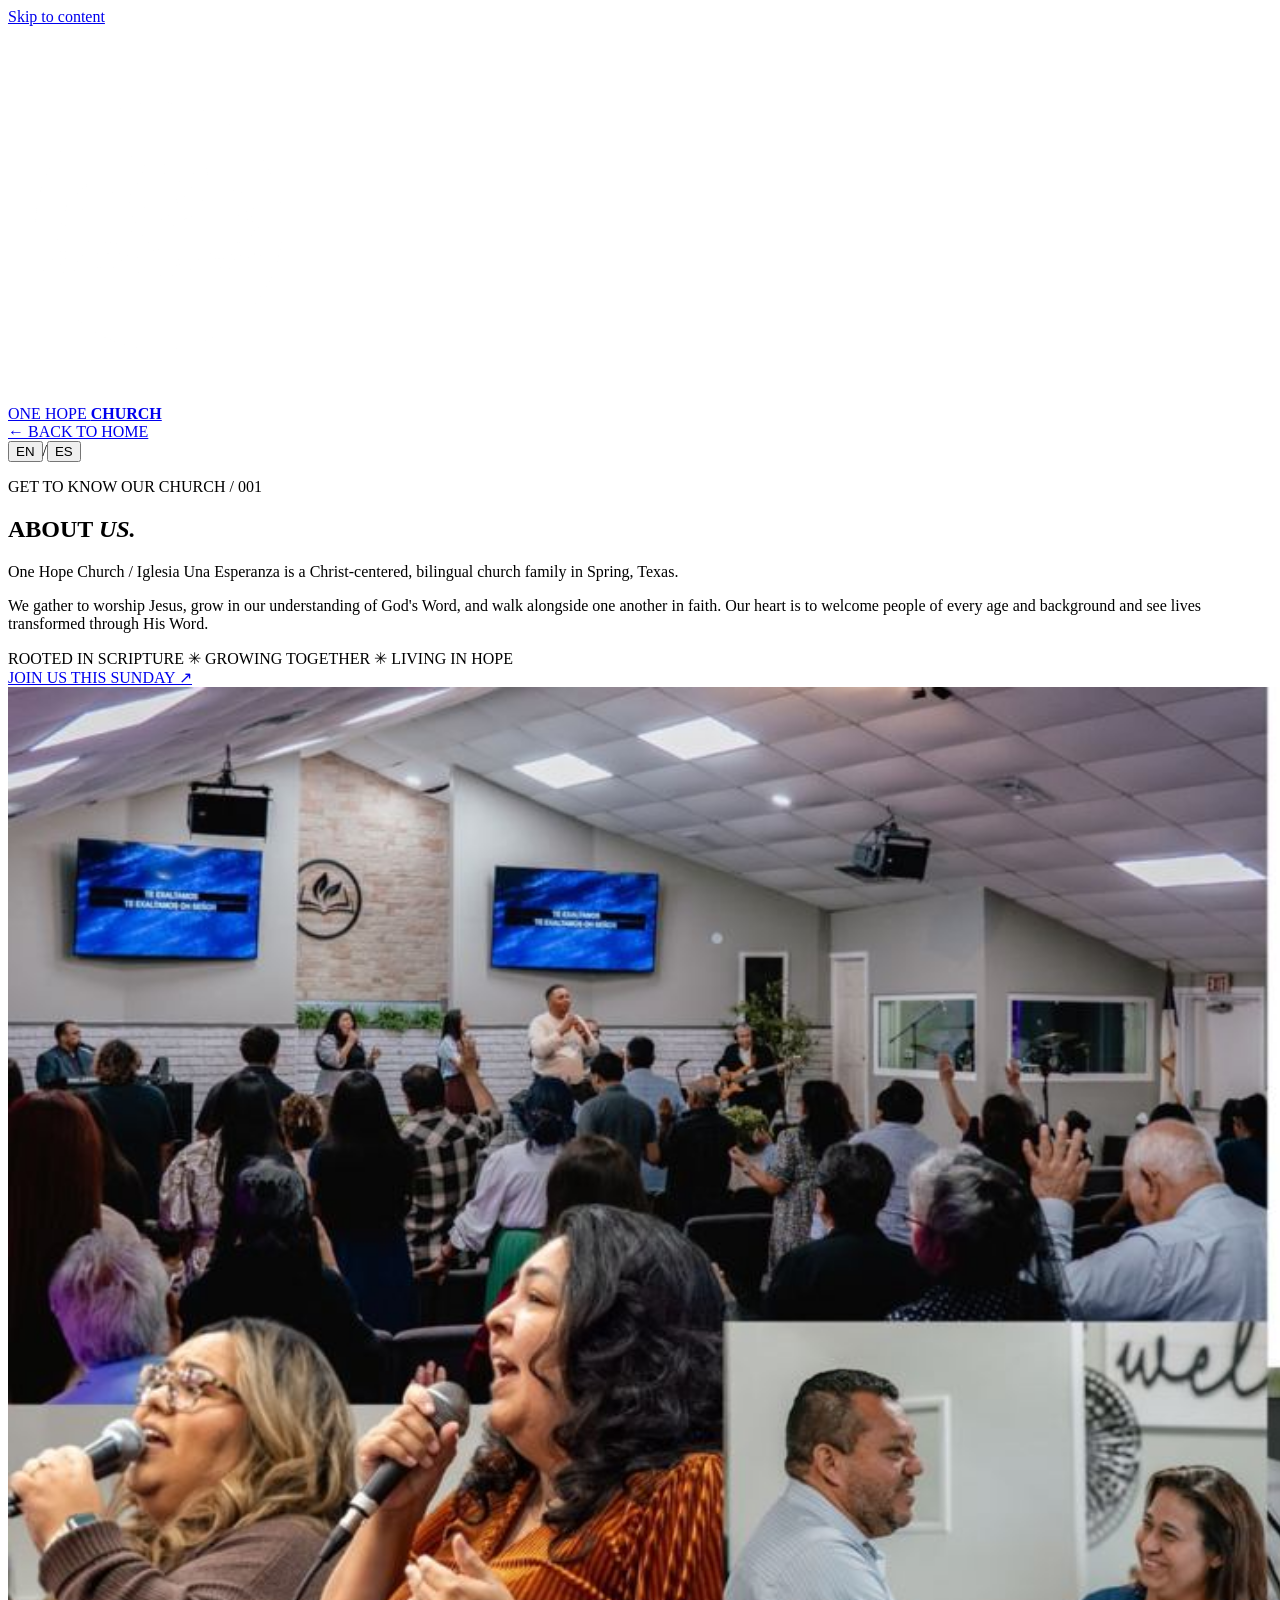
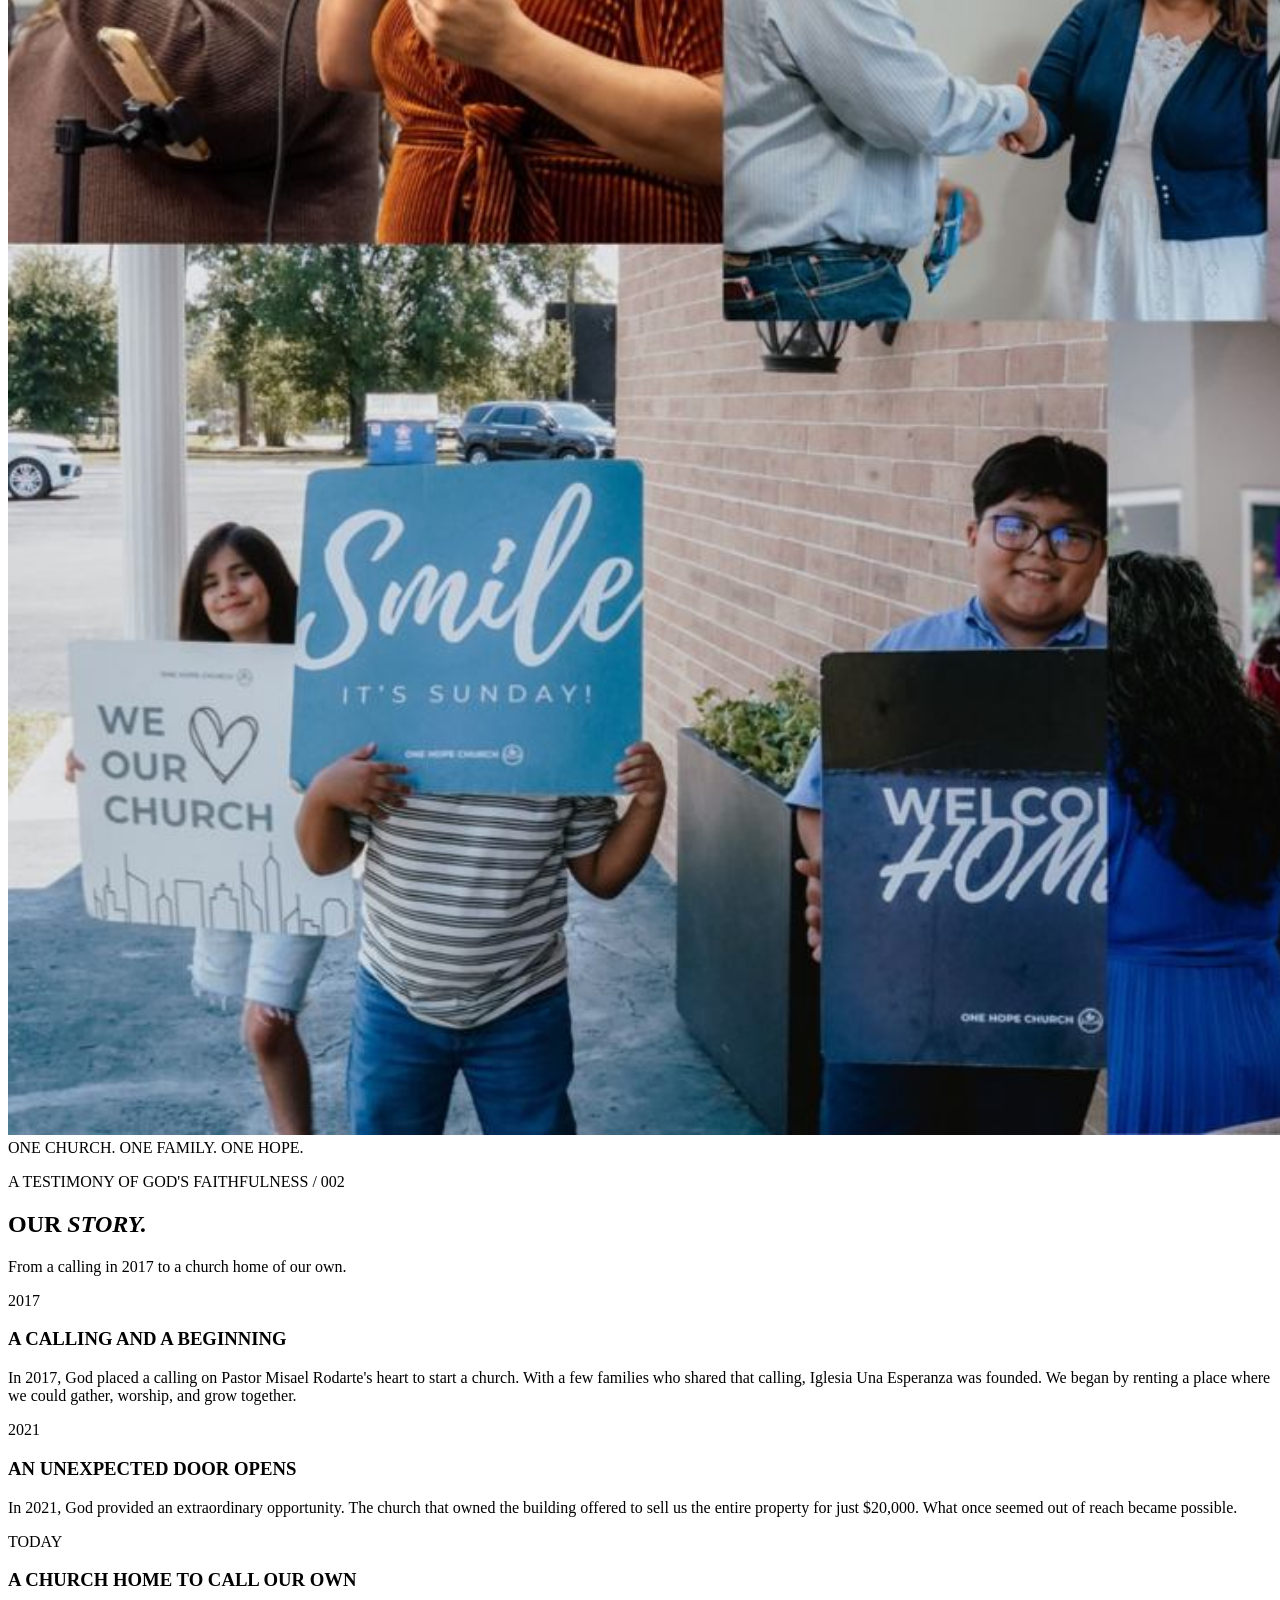
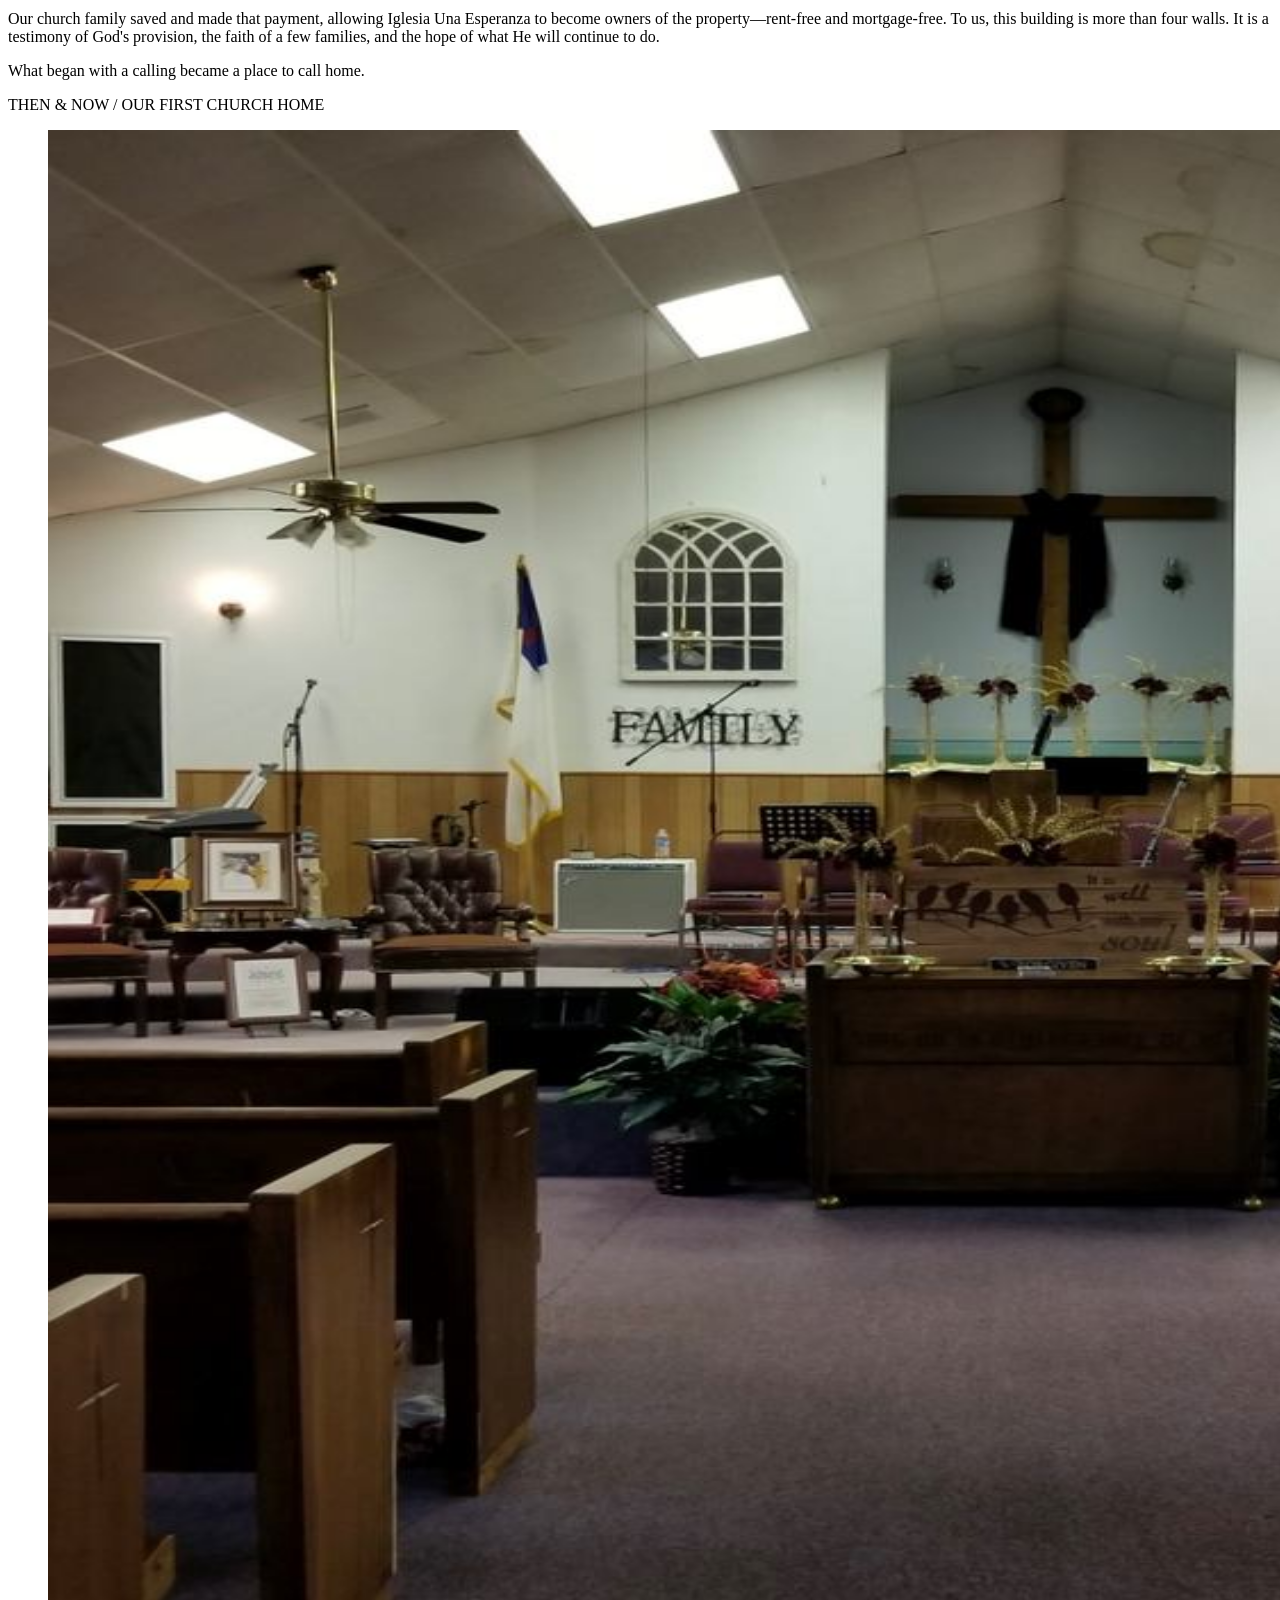
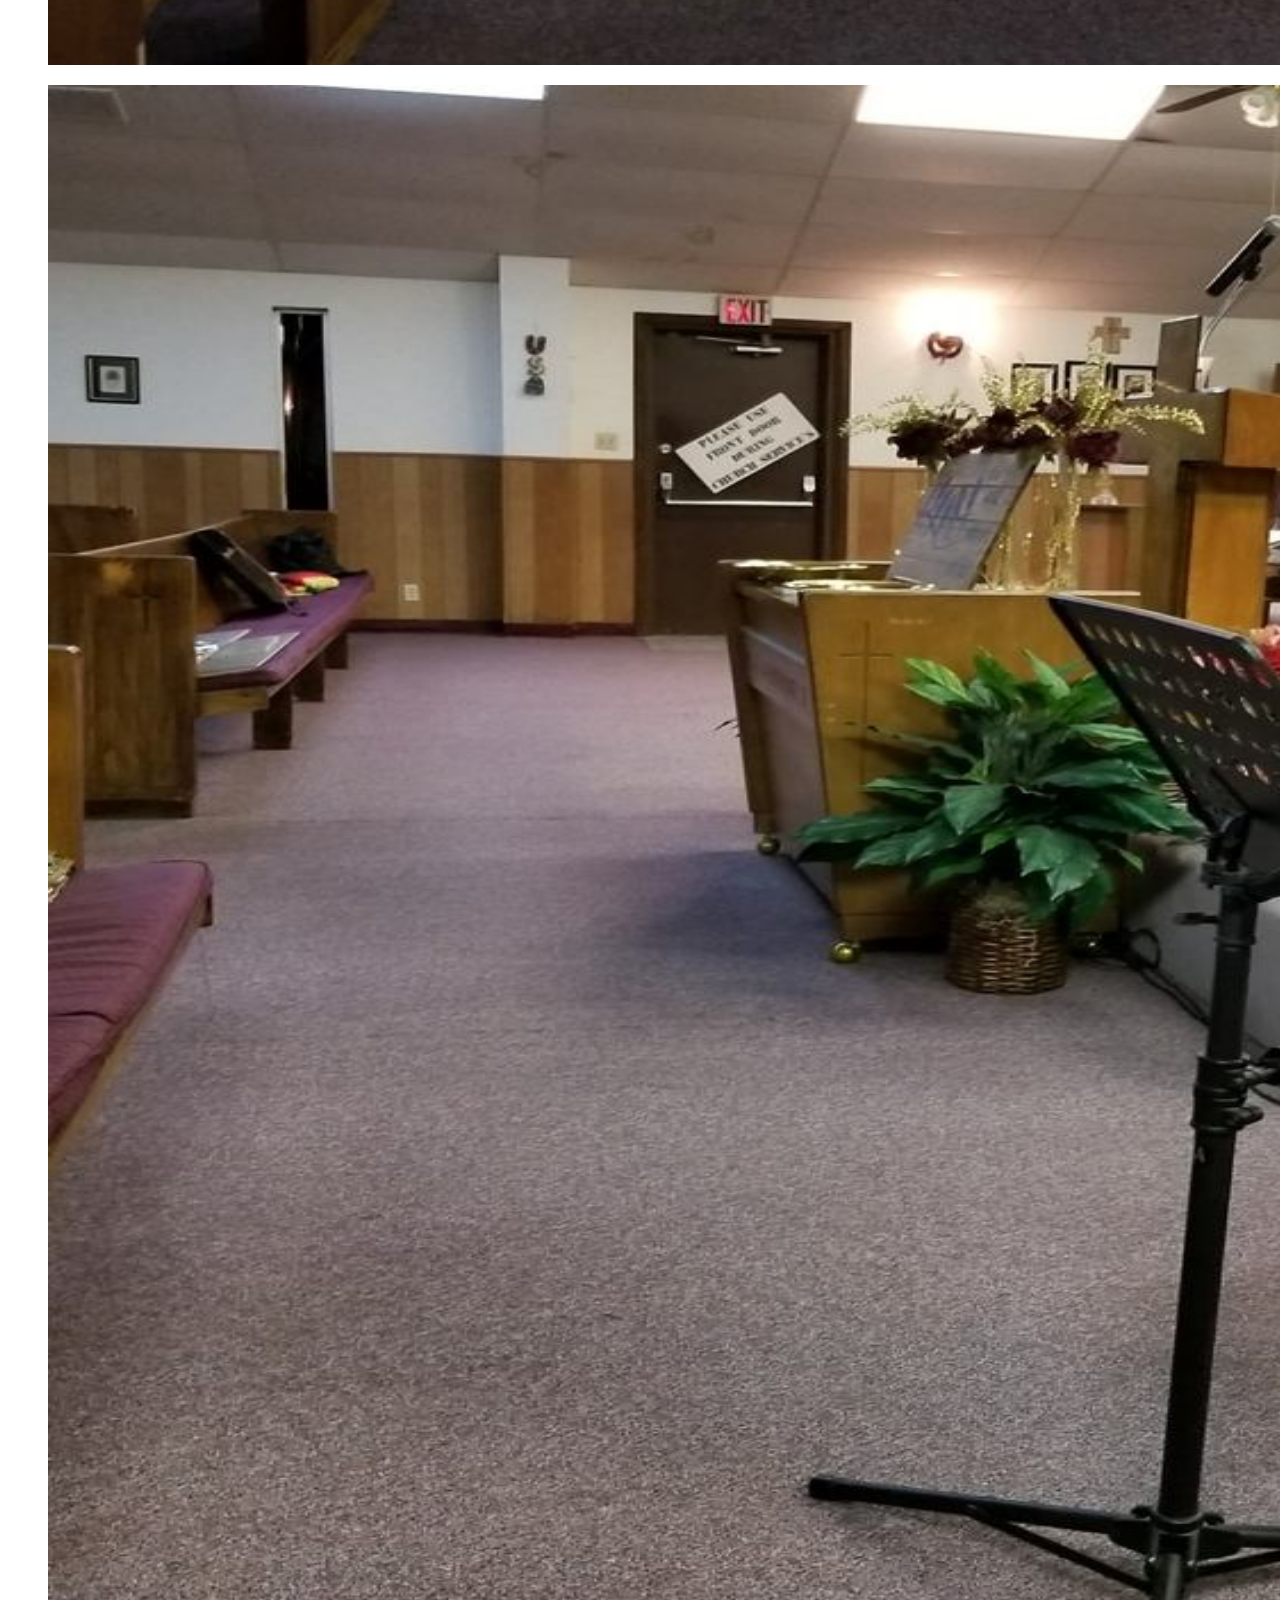
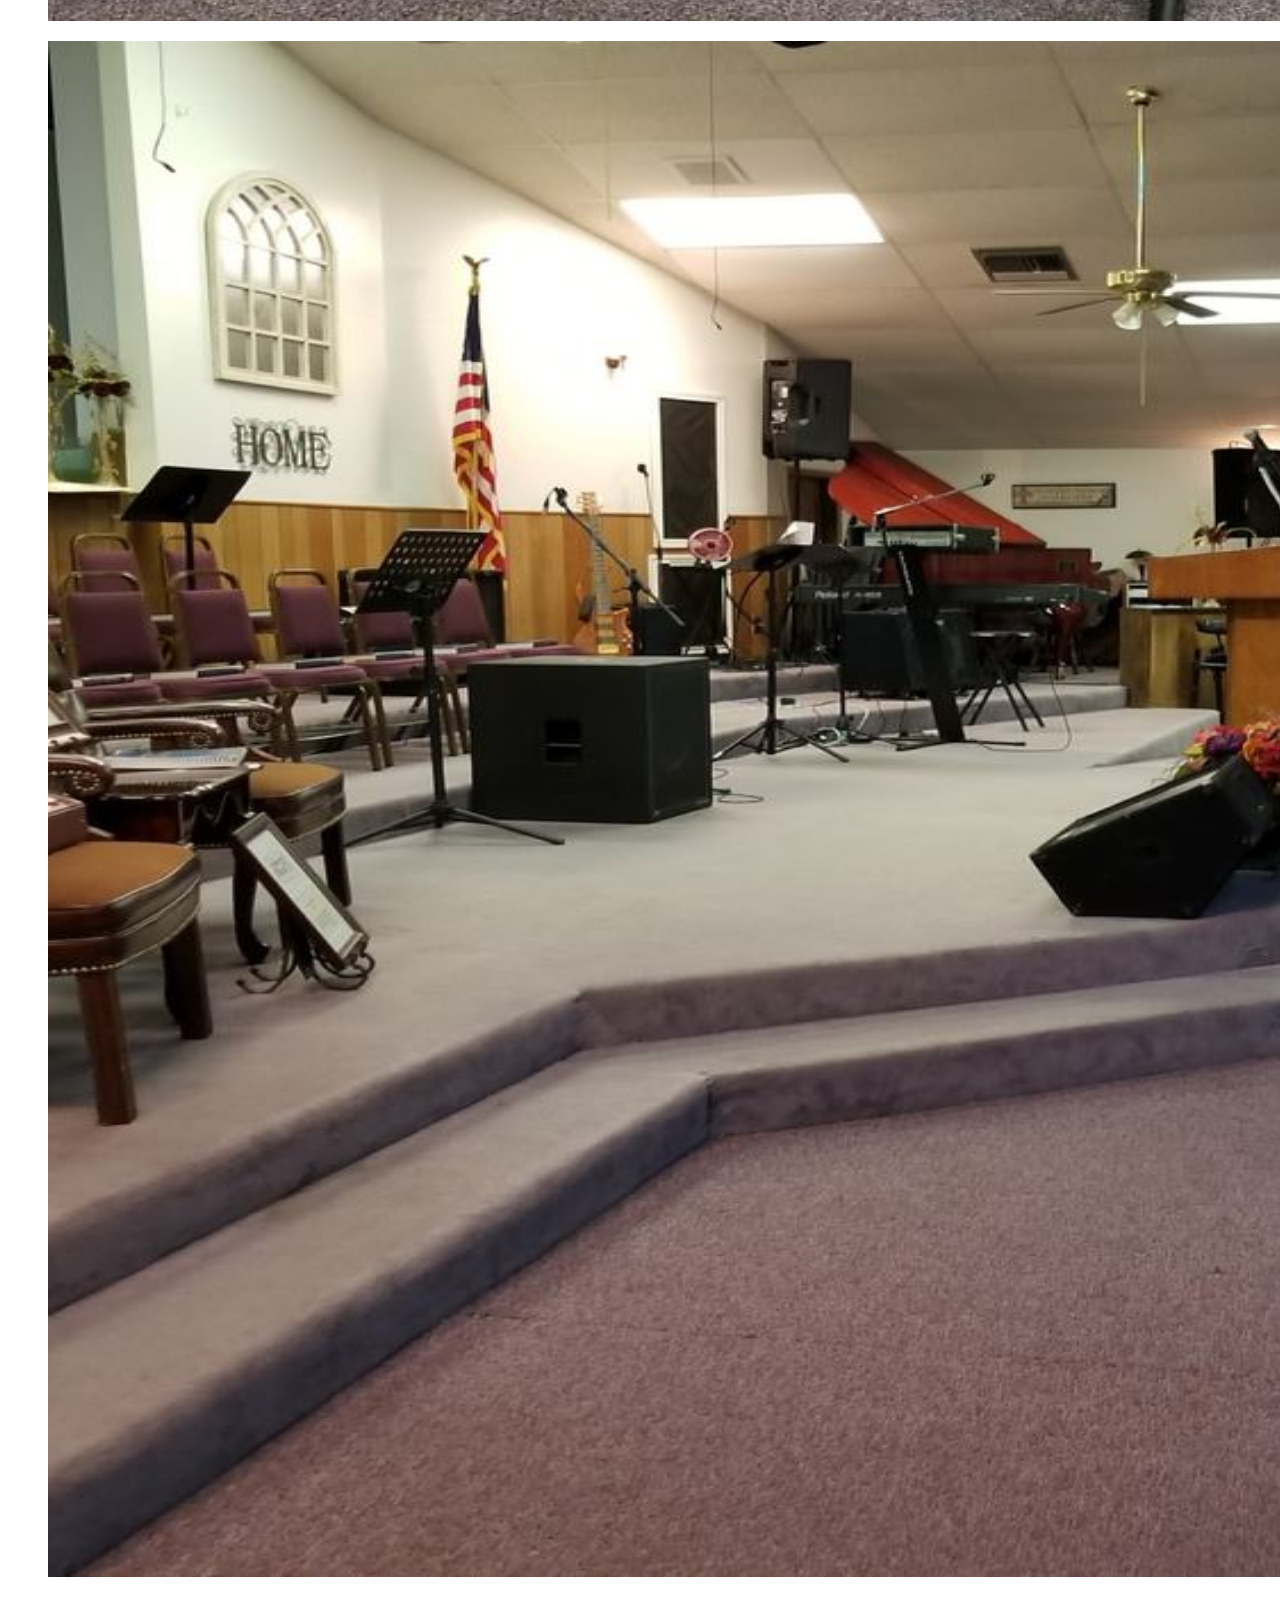
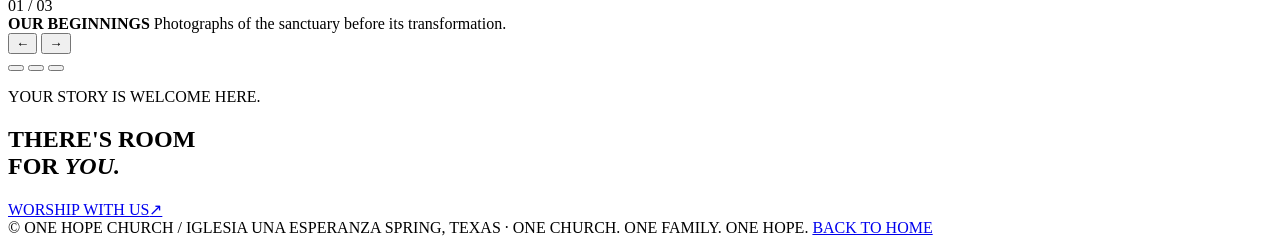
==== about-us.html @ 64768346 "Create bilingual church About Us and Our Story page: about-us.html" ====
<!doctype html>
<html lang="en">
<head>
  <meta charset="UTF-8">
  <meta name="viewport" content="width=device-width, initial-scale=1">
  <meta name="description" content="Learn about One Hope Church / Iglesia Una Esperanza, our roots in Spring, Texas, and the story of how God provided our church home.">
  <meta name="theme-color" content="#f8f7f3">
  <title>About Us & Our Story | One Hope Church</title>
  <link rel="preconnect" href="https://fonts.googleapis.com">
  <link rel="preconnect" href="https://fonts.gstatic.com" crossorigin>
  <link href="https://fonts.googleapis.com/css2?family=DM+Sans:wght@400;500;600;700&family=Manrope:wght@400;500;600;700;800&display=swap" rel="stylesheet">
  <link rel="stylesheet" href="about-us.css">
  <script src="about-us.js" defer></script>
</head>
<body>
  <a href="#main" class="skip-link" data-i18n="skip">Skip to content</a>
  <header class="about-header">
    <a class="about-brand" href="index.html" aria-label="One Hope Church home">
      <img src="images/church-logo.png" alt="One Hope Church" onerror="this.style.display='none'">
      <span>ONE HOPE <strong>CHURCH</strong></span>
    </a>
    <div class="about-header-right">
      <a class="back-home" href="index.html"><span aria-hidden="true">←</span> <span data-i18n="back">BACK TO HOME</span></a>
      <div class="lang-switch" role="group" aria-label="Website language">
        <button type="button" class="lang-btn" data-lang="en" aria-pressed="true">EN</button><span aria-hidden="true">/</span><button type="button" class="lang-btn" data-lang="es" aria-pressed="false">ES</button>
      </div>
    </div>
  </header>

  <main id="main">
    <section class="about-intro" aria-labelledby="about-title">
      <div class="about-intro-copy">
        <p class="eyebrow"><span class="eyebrow-line"></span><span data-i18n="eyebrow">GET TO KNOW OUR CHURCH</span> <span class="section-index">/ 001</span></p>
        <h1 id="about-title" data-i18n="title">ABOUT <em>US.</em></h1>
        <p class="about-lede" data-i18n="introLead">One Hope Church / Iglesia Una Esperanza is a Christ-centered, bilingual church family in Spring, Texas.</p>
        <p class="about-description" data-i18n="introBody">We gather to worship Jesus, grow in our understanding of God's Word, and walk alongside one another in faith. Our heart is to welcome people of every age and background and see lives transformed through His Word.</p>
        <div class="about-rule"></div>
        <div class="about-values">
          <span data-i18n="valueOne">ROOTED IN SCRIPTURE</span>
          <span aria-hidden="true" class="values-star">✳</span>
          <span data-i18n="valueTwo">GROWING TOGETHER</span>
          <span aria-hidden="true" class="values-star">✳</span>
          <span data-i18n="valueThree">LIVING IN HOPE</span>
        </div>
        <a class="outlined-button" href="index.html#about"><span data-i18n="join">JOIN US THIS SUNDAY</span> <span aria-hidden="true">↗</span></a>
      </div>
      <div class="about-intro-art">
        <img class="about-collage" src="images/about-us-collage.jpg" alt="One Hope Church family worshipping, welcoming visitors, and growing together" width="2048" height="2048">
        <span class="image-corner-tag">ONE CHURCH. ONE FAMILY. ONE HOPE.</span>
      </div>
    </section>

    <section class="story-section" id="our-story" aria-labelledby="story-title">
      <div class="story-heading">
        <div>
          <p class="eyebrow"><span class="eyebrow-line"></span><span data-i18n="storyKicker">A TESTIMONY OF GOD'S FAITHFULNESS</span> <span class="section-index">/ 002</span></p>
          <h2 id="story-title" data-i18n="storyTitle">OUR <em>STORY.</em></h2>
        </div>
        <p class="story-subtitle" data-i18n="storySubtitle">From a calling in 2017 to a church home of our own.</p>
      </div>
      <div class="story-content">
        <div class="story-prose">
          <div class="story-item">
            <span class="story-year">2017</span>
            <div>
              <h3 data-i18n="storyOneTitle">A CALLING AND A BEGINNING</h3>
              <p data-i18n="storyOne">In 2017, God placed a calling on Pastor Misael Rodarte's heart to start a church. With a few families who shared that calling, Iglesia Una Esperanza was founded. We began by renting a place where we could gather, worship, and grow together.</p>
            </div>
          </div>
          <div class="story-item">
            <span class="story-year">2021</span>
            <div>
              <h3 data-i18n="storyTwoTitle">AN UNEXPECTED DOOR OPENS</h3>
              <p data-i18n="storyTwo">In 2021, God provided an extraordinary opportunity. The church that owned the building offered to sell us the entire property for just $20,000. What once seemed out of reach became possible.</p>
            </div>
          </div>
          <div class="story-item">
            <span class="story-year story-now" data-i18n="today">TODAY</span>
            <div>
              <h3 data-i18n="storyThreeTitle">A CHURCH HOME TO CALL OUR OWN</h3>
              <p data-i18n="storyThree">Our church family saved and made that payment, allowing Iglesia Una Esperanza to become owners of the property—rent-free and mortgage-free. To us, this building is more than four walls. It is a testimony of God's provision, the faith of a few families, and the hope of what He will continue to do.</p>
            </div>
          </div>
          <p class="story-scripture" data-i18n="storyClosing">What began with a calling became a place to call home.</p>
        </div>

        <div class="story-gallery" aria-label="Historic photos of our first sanctuary">
          <p class="story-gallery-overline" data-i18n="galleryEyebrow">THEN &amp; NOW / OUR FIRST CHURCH HOME</p>
          <div class="gallery-frame" id="gallery" tabindex="0" aria-roledescription="carousel" aria-label="Three photographs of the old sanctuary">
            <div class="gallery-track" id="gallery-track">
              <figure class="gallery-slide" aria-label="Old sanctuary photo 1 of 3">
                <img src="images/old-sanctuary-1.jpg" alt="Our original sanctuary, viewed from the back facing the pulpit" width="2048" height="1535" loading="lazy">
              </figure>
              <figure class="gallery-slide" aria-label="Old sanctuary photo 2 of 3">
                <img src="images/old-sanctuary-2.jpg" alt="The old sanctuary seen from the seating area beside the stage" width="2048" height="1536" loading="lazy">
              </figure>
              <figure class="gallery-slide" aria-label="Old sanctuary photo 3 of 3">
                <img src="images/old-sanctuary-3.jpg" alt="The old sanctuary looking across the stage and wooden pews" width="2048" height="1536" loading="lazy">
              </figure>
            </div>
            <div class="gallery-counter" id="gallery-counter" aria-live="polite">01 / 03</div>
          </div>
          <div class="gallery-navigation">
            <div class="gallery-caption">
              <strong data-i18n="galleryTitle">OUR BEGINNINGS</strong>
              <span data-i18n="gallerySubtitle">Photographs of the sanctuary before its transformation.</span>
            </div>
            <div class="gallery-buttons">
              <button type="button" class="gallery-arrow" id="gallery-prev" aria-label="Previous sanctuary photo">←</button>
              <button type="button" class="gallery-arrow" id="gallery-next" aria-label="Next sanctuary photo">→</button>
            </div>
          </div>
          <div class="gallery-dots" role="group" aria-label="Choose sanctuary photo">
            <button type="button" class="gallery-dot active" data-slide="0" aria-label="Show sanctuary photo 1" aria-current="true"></button>
            <button type="button" class="gallery-dot" data-slide="1" aria-label="Show sanctuary photo 2"></button>
            <button type="button" class="gallery-dot" data-slide="2" aria-label="Show sanctuary photo 3"></button>
          </div>
        </div>
      </div>
    </section>
    <section class="about-join">
      <p data-i18n="joinKicker">YOUR STORY IS WELCOME HERE.</p>
      <h2 data-i18n="joinHeadline">THERE'S ROOM<br>FOR <em>YOU.</em></h2>
      <a href="index.html#about"><span data-i18n="joinCta">WORSHIP WITH US</span><span aria-hidden="true">↗</span></a>
    </section>
  </main>
  <footer class="about-footer">
    <span>© <span id="year"></span> ONE HOPE CHURCH / IGLESIA UNA ESPERANZA</span>
    <span data-i18n="footer">SPRING, TEXAS · ONE CHURCH. ONE FAMILY. ONE HOPE.</span>
    <a href="index.html" data-i18n="footerBack">BACK TO HOME</a>
  </footer>
</body>
</html>
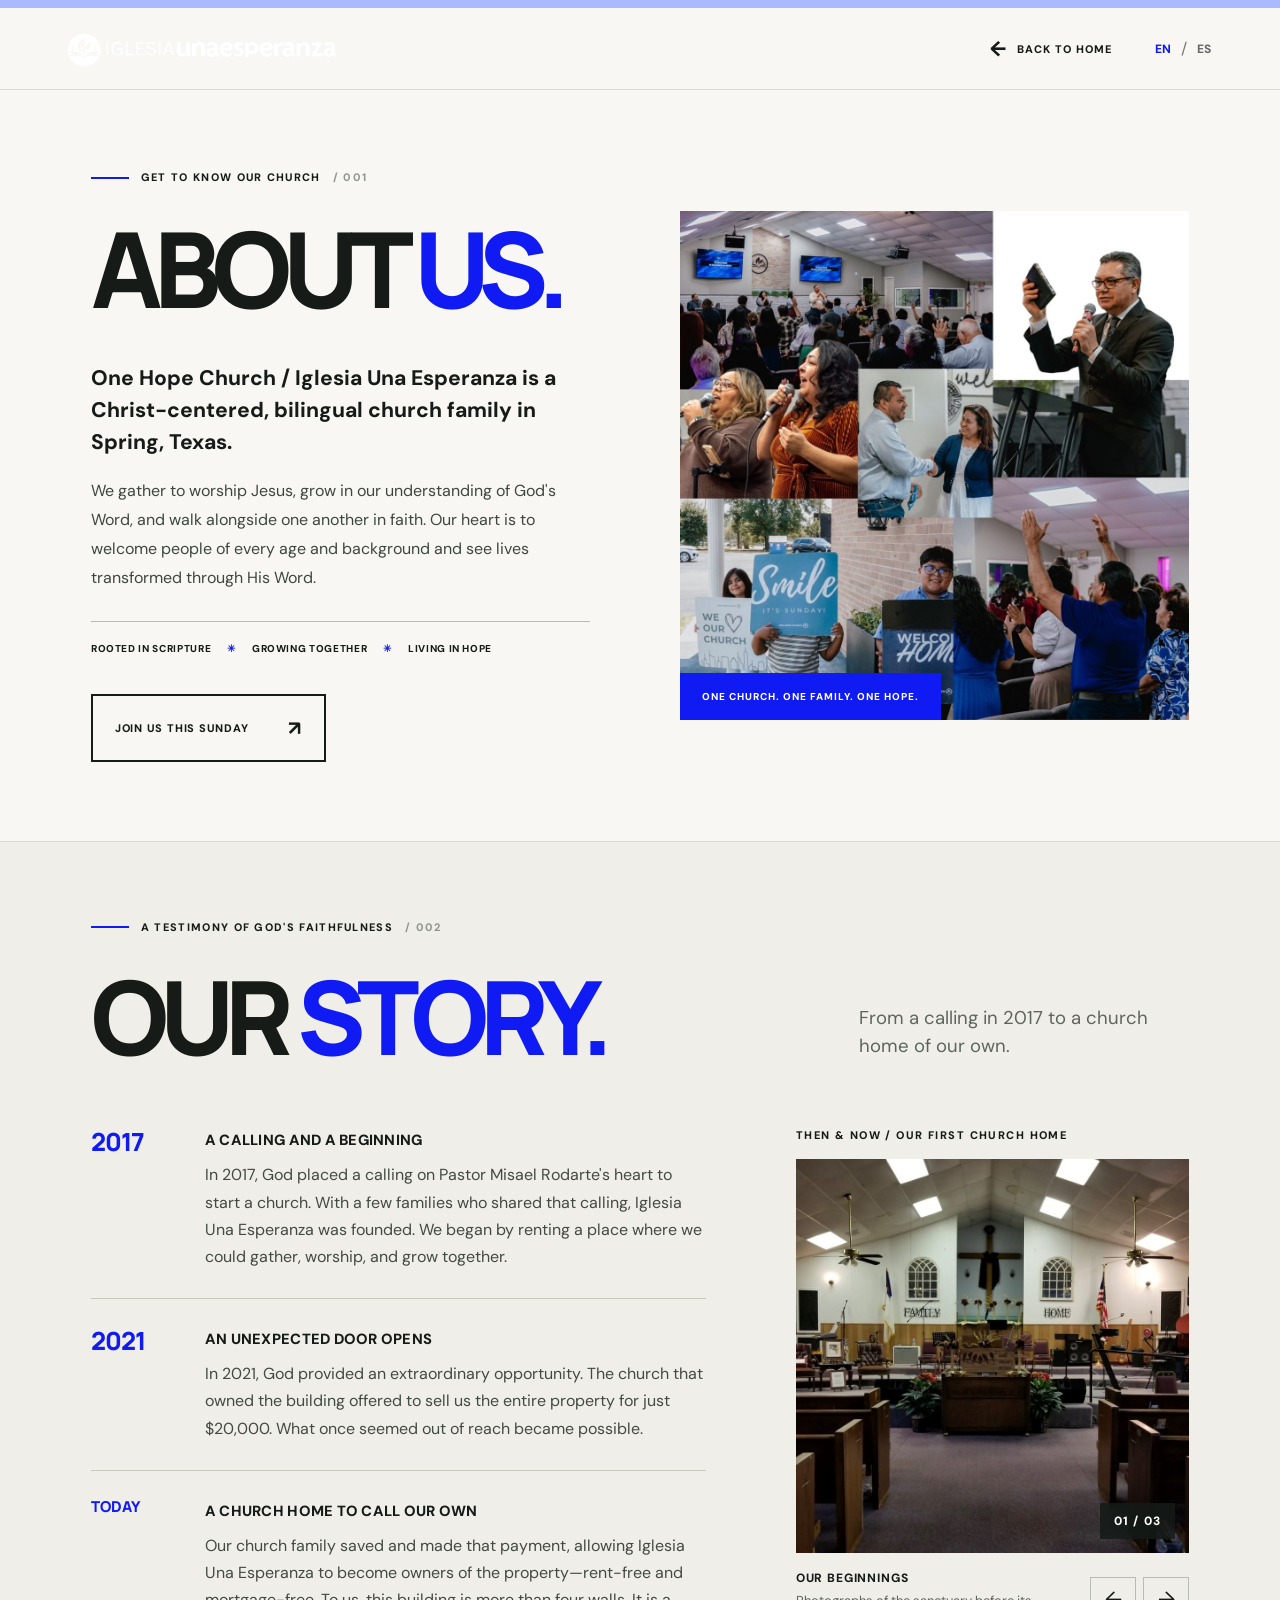
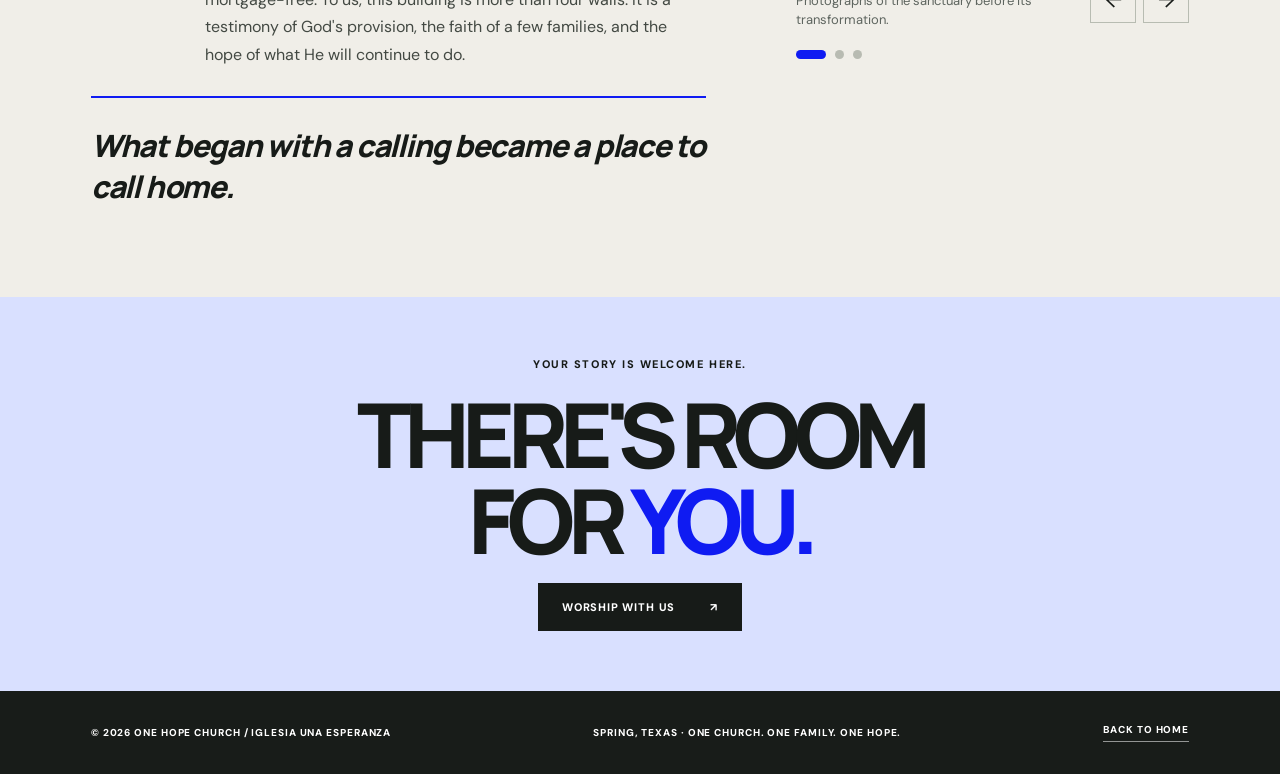
==== commit 616da601: "Polish About Us church logo and mobile layout" ====
--- a/about-us.html
+++ b/about-us.html
@@ -16,11 +16,10 @@
   <a href="#main" class="skip-link" data-i18n="skip">Skip to content</a>
   <header class="about-header">
     <a class="about-brand" href="index.html" aria-label="One Hope Church home">
-      <img src="images/church-logo.png" alt="One Hope Church" onerror="this.style.display='none'">
-      <span>ONE HOPE <strong>CHURCH</strong></span>
+      <img src="images/church-logo.png" alt="One Hope Church">
     </a>
     <div class="about-header-right">
-      <a class="back-home" href="index.html"><span aria-hidden="true">←</span> <span data-i18n="back">BACK TO HOME</span></a>
+      <a class="back-home" href="index.html" aria-label="Back to One Hope Church homepage"><span aria-hidden="true">←</span> <span data-i18n="back">BACK TO HOME</span></a>
       <div class="lang-switch" role="group" aria-label="Website language">
         <button type="button" class="lang-btn" data-lang="en" aria-pressed="true">EN</button><span aria-hidden="true">/</span><button type="button" class="lang-btn" data-lang="es" aria-pressed="false">ES</button>
       </div>
--- a/about-us.css
+++ b/about-us.css
@@ -0,0 +1,4 @@
+:root{--blue:#0f1bf2;--ink:#171b18;--cream:#f8f7f3;--warm:#f0eee8;--muted:#5e655f}*{box-sizing:border-box}html{scroll-behavior:smooth}body{margin:0;color:var(--ink);background:var(--cream);font-family:'DM Sans',Arial,sans-serif;-webkit-font-smoothing:antialiased}h1,h2,h3,p,figure{margin:0}a{color:inherit;text-decoration:none}button{font:inherit}img{max-width:100%}a:focus-visible,button:focus-visible,.gallery-frame:focus-visible{outline:3px solid var(--blue);outline-offset:4px}.skip-link{position:absolute;top:-70px;left:16px;z-index:99;background:var(--blue);color:#fff;padding:12px}.skip-link:focus{top:15px}.about-header{height:90px;background:var(--cream);border-bottom:1px solid #d9d9d1;display:flex;align-items:center;justify-content:space-between;gap:20px;padding:0 clamp(22px,5vw,92px);border-top:8px solid #abbaff}.about-brand{display:flex;align-items:center;gap:10px;font-size:12px;font-weight:800;letter-spacing:.09em;white-space:nowrap}.about-brand img{height:50px;width:auto;object-fit:contain}.about-brand strong{color:var(--blue)}.about-header-right{display:flex;align-items:center;gap:clamp(20px,3vw,48px)}.back-home{font-size:11px;font-weight:800;letter-spacing:.09em;display:inline-flex;align-items:center;gap:10px}.back-home:hover{color:var(--blue)}.back-home>span:first-child{font-size:21px}.lang-switch{display:flex;align-items:center;gap:5px;color:#777}.lang-btn{padding:5px;border:0;background:none;color:#666;cursor:pointer;font-size:12px;font-weight:800}.lang-btn[aria-pressed='true']{color:var(--blue)}.about-intro{max-width:1600px;margin:0 auto;min-height:690px;padding:clamp(55px,6.2vw,110px) clamp(25px,7.1vw,125px);display:grid;grid-template-columns:minmax(0,1fr) minmax(0,1.02fr);align-items:center;gap:clamp(40px,7vw,125px)}.about-intro-copy{max-width:650px}.eyebrow{font-weight:800;letter-spacing:.12em;line-height:1.5;font-size:clamp(10px,.85vw,12px);display:flex;align-items:center;gap:12px;margin-bottom:32px}.eyebrow-line{width:38px;height:2px;background:var(--blue);flex-shrink:0}.section-index{color:#93968f;white-space:nowrap}.about-intro h1,.story-heading h2,.about-join h2{font-family:Manrope,Arial,sans-serif;font-weight:800;letter-spacing:-.085em;line-height:.96}.about-intro h1{font-size:clamp(75px,8.2vw,138px);margin-bottom:45px;white-space:nowrap}.about-intro h1 em,.story-heading h2 em,.about-join h2 em{font-style:normal;color:var(--blue)}.about-lede{font-weight:750;font-size:clamp(19px,1.65vw,26px);line-height:1.5;margin-bottom:19px;max-width:590px}.about-description{font-size:clamp(16px,1.18vw,19px);line-height:1.8;color:#3f4640;max-width:620px}.about-rule{width:100%;height:1px;background:#b9bbb3;margin:28px 0 20px}.about-values{display:flex;align-items:center;flex-wrap:wrap;gap:9px 16px;font-size:10px;font-weight:800;letter-spacing:.065em;line-height:1.4}.values-star{color:var(--blue)}.outlined-button{display:inline-flex;align-items:center;justify-content:space-between;gap:25px;border:2px solid var(--ink);padding:19px 22px;margin-top:38px;min-width:235px;font-size:11px;font-weight:800;letter-spacing:.07em;transition:background .15s,color .15s}.outlined-button:hover{background:var(--ink);color:white}.outlined-button span:last-child{font-size:20px}.about-intro-art{align-self:center;position:relative;min-width:0}.about-collage{display:block;width:100%;height:auto;aspect-ratio:1/1;object-fit:cover}.image-corner-tag{position:absolute;left:0;bottom:0;background:var(--blue);color:white;font-size:10px;font-weight:800;letter-spacing:.1em;padding:17px 22px;max-width:95%}.story-section{background:var(--warm);padding:clamp(70px,6vw,110px) clamp(25px,7.1vw,125px) clamp(80px,7vw,125px);border-top:1px solid #d9dad1}.story-heading{max-width:1340px;margin:0 auto 63px;display:flex;gap:35px;align-items:end;justify-content:space-between}.story-heading h2{font-size:clamp(75px,8vw,135px)}.story-subtitle{font-size:clamp(17px,1.45vw,22px);line-height:1.5;color:var(--muted);max-width:330px;padding-bottom:5px}.story-content{max-width:1340px;margin:0 auto;display:grid;grid-template-columns:minmax(0,1.22fr) minmax(0,.78fr);gap:clamp(48px,7vw,115px);align-items:start}.story-item{display:grid;grid-template-columns:92px minmax(0,1fr);column-gap:22px;padding:28px 0;border-top:1px solid #c7c8be}.story-item:first-child{padding-top:0;border-top:0}.story-year{font:800 25px/1.12 Manrope,sans-serif;color:var(--blue);letter-spacing:-.045em}.story-now{font-size:15px;letter-spacing:0}.story-item h3{font-size:clamp(14px,1.15vw,17px);letter-spacing:.018em;font-weight:800;margin:2px 0 11px}.story-item p{font-size:clamp(16px,1.18vw,18px);line-height:1.7;color:#434943}.story-scripture{font:800 italic clamp(24px,2.4vw,34px)/1.35 Manrope,sans-serif;letter-spacing:-.04em;max-width:620px;padding-top:27px;border-top:2px solid var(--blue)}.story-gallery{width:100%;max-width:435px;justify-self:end;min-width:0}.story-gallery-overline{font-size:11px;letter-spacing:.13em;font-weight:800;margin:0 0 17px}.gallery-frame{width:100%;aspect-ratio:1;overflow:hidden;position:relative;background:#d7d6ce;touch-action:pan-y;user-select:none}.gallery-track{width:100%;height:100%;display:flex;transform:translate3d(0,0,0);transition:transform .42s cubic-bezier(.23,.78,.21,1)}.gallery-slide{flex:0 0 100%;min-width:0;height:100%;overflow:hidden}.gallery-slide img{display:block;width:100%;height:100%;object-fit:cover;object-position:50% 50%}.gallery-counter{position:absolute;right:14px;bottom:14px;z-index:2;background:#151b17de;color:white;padding:10px 14px;font-size:12px;font-weight:800;letter-spacing:.1em}.gallery-navigation{display:flex;justify-content:space-between;align-items:center;gap:20px;margin-top:17px}.gallery-caption{display:flex;flex-direction:column;gap:6px;flex:1}.gallery-caption strong{font-size:12px;font-weight:800;letter-spacing:.07em}.gallery-caption span{font-size:13px;color:#5e655f;line-height:1.45}.gallery-buttons{display:flex;gap:7px}.gallery-arrow{border:1px solid #b8bcb2;background:transparent;color:var(--ink);width:46px;height:46px;display:grid;place-items:center;font-size:22px;cursor:pointer;transition:background .16s,color .16s}.gallery-arrow:hover{background:var(--blue);color:white;border-color:var(--blue)}.gallery-dots{display:flex;align-items:center;gap:9px;margin-top:20px}.gallery-dot{width:9px;height:9px;border:0;border-radius:50%;background:#b8bbb2;cursor:pointer;padding:0}.gallery-dot.active{background:var(--blue);width:30px;border-radius:5px}.about-join{min-height:360px;background:#d9e0ff;display:flex;flex-direction:column;align-items:center;text-align:center;justify-content:center;gap:20px;padding:60px 20px}.about-join p{font-size:11px;font-weight:800;letter-spacing:.14em}.about-join h2{font-size:clamp(54px,7vw,100px)}.about-join>a{background:var(--ink);color:#fff;padding:17px 24px;display:inline-flex;gap:35px;font-size:11px;font-weight:800;letter-spacing:.075em}.about-join>a:hover{background:var(--blue)}.about-footer{display:flex;align-items:center;justify-content:space-between;gap:20px;padding:32px clamp(25px,7.1vw,125px);background:#181c19;color:#fff;font-size:10px;font-weight:800;letter-spacing:.09em}.about-footer a{border-bottom:1px solid #fff8;padding-bottom:5px}@media(max-width:1100px){.about-intro{grid-template-columns:minmax(0,1fr) minmax(0,.95fr);gap:40px;padding-left:5%;padding-right:5%}.about-intro h1{font-size:clamp(65px,7.6vw,108px)}.story-section{padding-left:5%;padding-right:5%}.story-content{gap:40px}.about-values{gap:7px}.story-heading{gap:25px}}@media(max-width:760px){.about-header{height:80px;padding:0 6%}.about-brand img{max-height:38px}.about-brand{font-size:10px}.about-header-right{gap:12px}.back-home{font-size:10px}.about-intro{padding:64px 6% 75px;display:flex;flex-direction:column;align-items:stretch;gap:40px;min-height:0}.about-intro-copy{max-width:700px}.about-intro h1{font-size:clamp(67px,13vw,100px);margin-bottom:24px}.about-intro-art{width:min(100%,560px);margin:0 auto}.story-section{padding:73px 6% 85px}.story-heading{display:block;margin-bottom:38px}.story-heading h2{font-size:clamp(72px,13vw,106px)}.story-subtitle{max-width:450px;margin-top:20px}.story-content{grid-template-columns:1fr;gap:45px}.story-gallery{justify-self:center;max-width:480px}.story-item{grid-template-columns:70px 1fr;gap:14px}.story-item p{font-size:16px}.story-scripture{font-size:clamp(23px,5vw,32px)}.about-footer{flex-direction:column;align-items:flex-start;gap:12px;padding:35px 6%}}@media(max-width:400px){.about-brand>span{max-width:112px;white-space:normal;line-height:1.35}.back-home{gap:5px}.about-values{font-size:9px;gap:8px}.story-item{grid-template-columns:1fr;gap:8px}.story-item h3{margin-top:2px}.story-year{font-size:22px}.story-gallery-overline{font-size:10px}.gallery-caption span{font-size:12px}}@media(prefers-reduced-motion:reduce){html{scroll-behavior:auto}.gallery-track{transition:none}.outlined-button,.gallery-arrow{transition:none}}
+
+/* Prevent headline overflow on small phones, including the longer Spanish title. */
+@media(max-width:400px){.about-intro h1{font-size:clamp(47px,12.2vw,60px);white-space:normal;overflow-wrap:normal}}
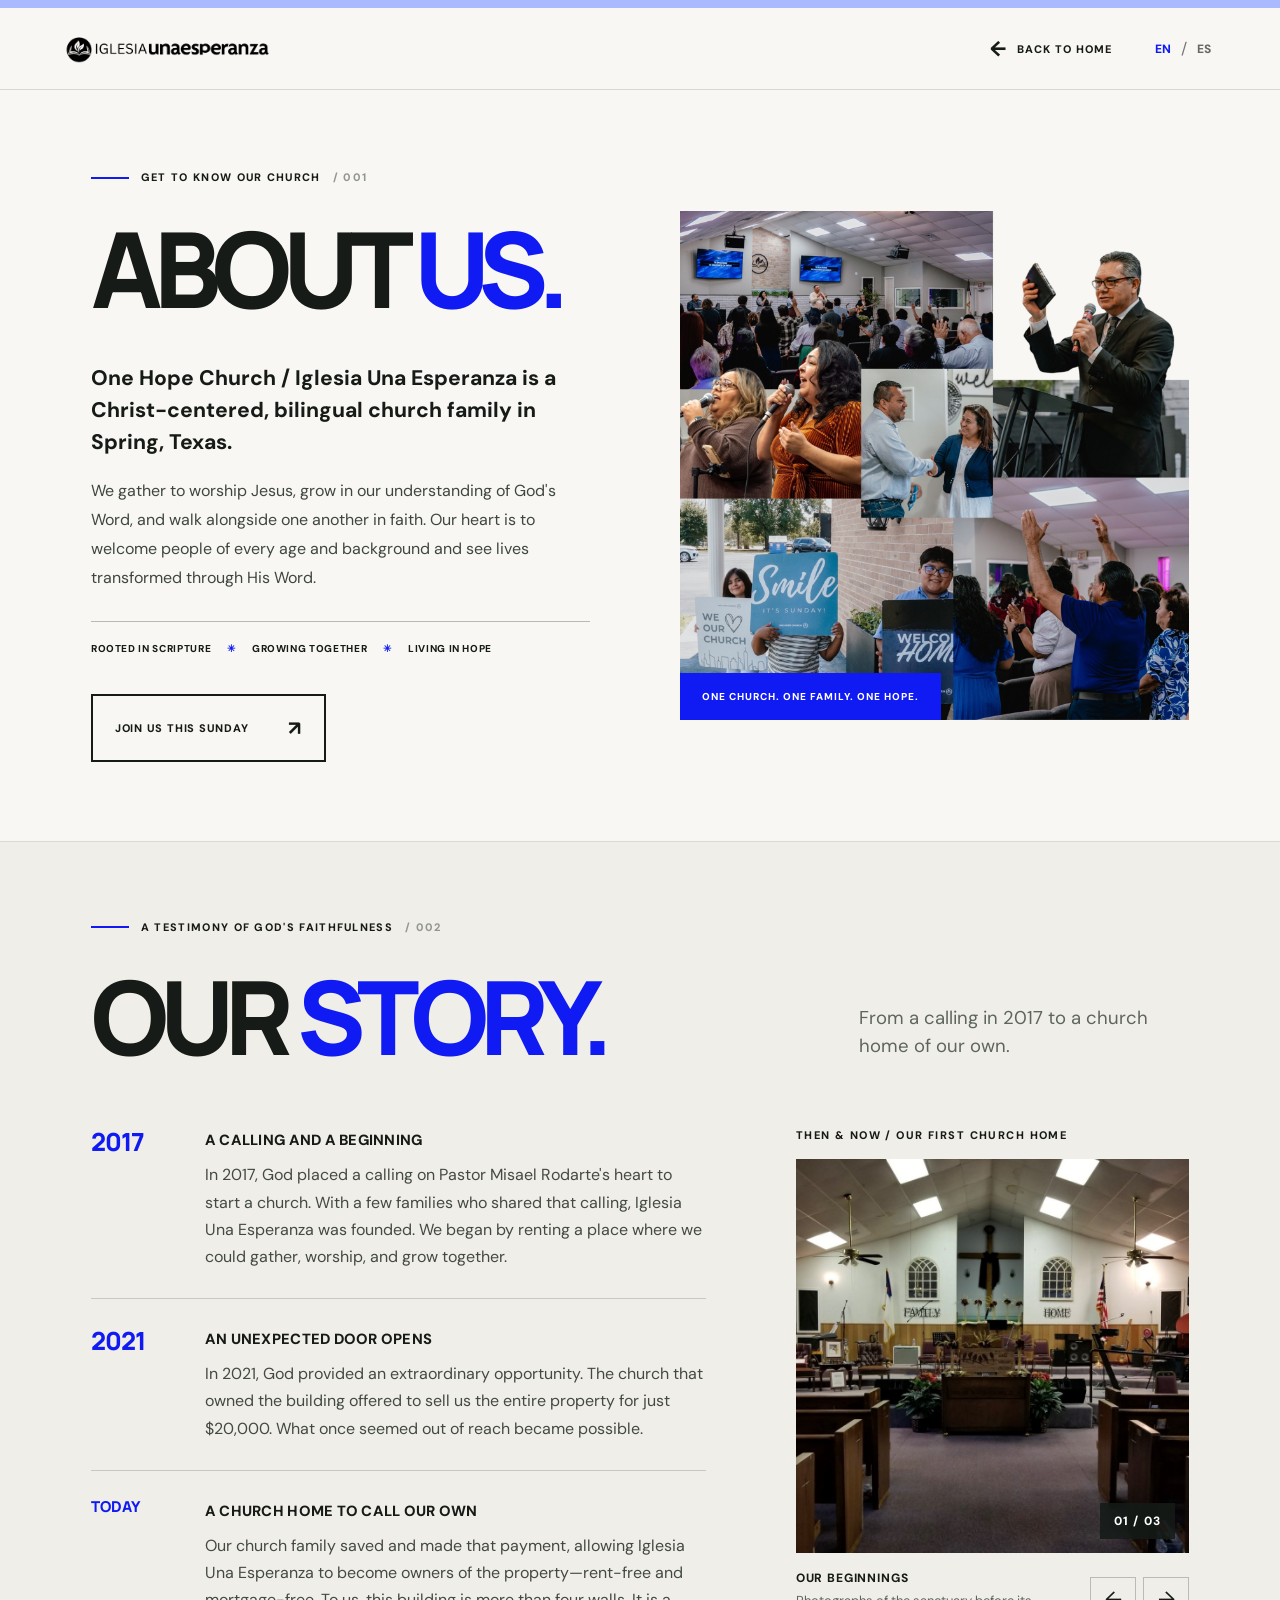
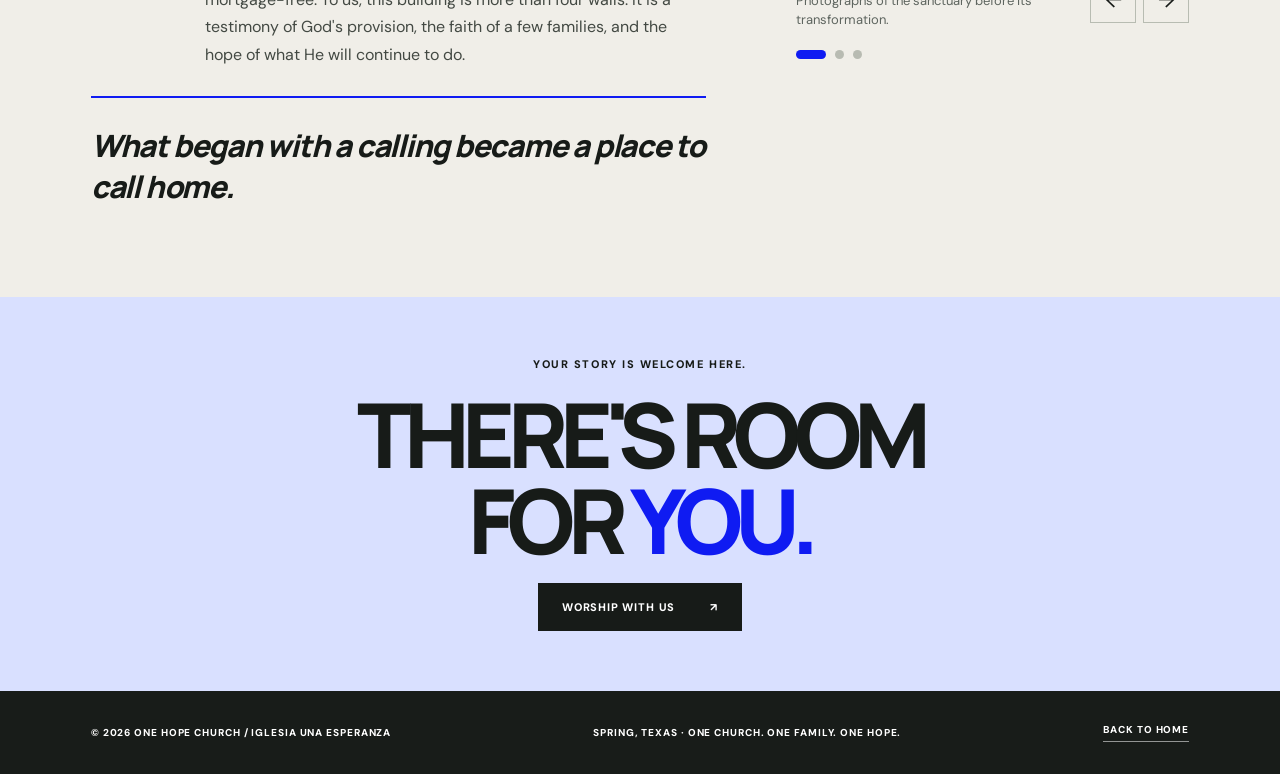
==== commit ea8ba91a: "Replace About Us photo with new church collage" ====
--- a/about-us.html
+++ b/about-us.html
@@ -44,7 +44,7 @@
         <a class="outlined-button" href="index.html#about"><span data-i18n="join">JOIN US THIS SUNDAY</span> <span aria-hidden="true">↗</span></a>
       </div>
       <div class="about-intro-art">
-        <img class="about-collage" src="images/about-us-collage.jpg" alt="One Hope Church family worshipping, welcoming visitors, and growing together" width="2048" height="2048">
+        <img class="about-collage" src="images/about-us-collage.jpg?v=20261019-new" alt="One Hope Church family worshipping, welcoming visitors, and growing together" width="2048" height="2048">
         <span class="image-corner-tag">ONE CHURCH. ONE FAMILY. ONE HOPE.</span>
       </div>
     </section>
--- a/about-us.css
+++ b/about-us.css
@@ -1,4 +1,8 @@
 :root{--blue:#0f1bf2;--ink:#171b18;--cream:#f8f7f3;--warm:#f0eee8;--muted:#5e655f}*{box-sizing:border-box}html{scroll-behavior:smooth}body{margin:0;color:var(--ink);background:var(--cream);font-family:'DM Sans',Arial,sans-serif;-webkit-font-smoothing:antialiased}h1,h2,h3,p,figure{margin:0}a{color:inherit;text-decoration:none}button{font:inherit}img{max-width:100%}a:focus-visible,button:focus-visible,.gallery-frame:focus-visible{outline:3px solid var(--blue);outline-offset:4px}.skip-link{position:absolute;top:-70px;left:16px;z-index:99;background:var(--blue);color:#fff;padding:12px}.skip-link:focus{top:15px}.about-header{height:90px;background:var(--cream);border-bottom:1px solid #d9d9d1;display:flex;align-items:center;justify-content:space-between;gap:20px;padding:0 clamp(22px,5vw,92px);border-top:8px solid #abbaff}.about-brand{display:flex;align-items:center;gap:10px;font-size:12px;font-weight:800;letter-spacing:.09em;white-space:nowrap}.about-brand img{height:50px;width:auto;object-fit:contain}.about-brand strong{color:var(--blue)}.about-header-right{display:flex;align-items:center;gap:clamp(20px,3vw,48px)}.back-home{font-size:11px;font-weight:800;letter-spacing:.09em;display:inline-flex;align-items:center;gap:10px}.back-home:hover{color:var(--blue)}.back-home>span:first-child{font-size:21px}.lang-switch{display:flex;align-items:center;gap:5px;color:#777}.lang-btn{padding:5px;border:0;background:none;color:#666;cursor:pointer;font-size:12px;font-weight:800}.lang-btn[aria-pressed='true']{color:var(--blue)}.about-intro{max-width:1600px;margin:0 auto;min-height:690px;padding:clamp(55px,6.2vw,110px) clamp(25px,7.1vw,125px);display:grid;grid-template-columns:minmax(0,1fr) minmax(0,1.02fr);align-items:center;gap:clamp(40px,7vw,125px)}.about-intro-copy{max-width:650px}.eyebrow{font-weight:800;letter-spacing:.12em;line-height:1.5;font-size:clamp(10px,.85vw,12px);display:flex;align-items:center;gap:12px;margin-bottom:32px}.eyebrow-line{width:38px;height:2px;background:var(--blue);flex-shrink:0}.section-index{color:#93968f;white-space:nowrap}.about-intro h1,.story-heading h2,.about-join h2{font-family:Manrope,Arial,sans-serif;font-weight:800;letter-spacing:-.085em;line-height:.96}.about-intro h1{font-size:clamp(75px,8.2vw,138px);margin-bottom:45px;white-space:nowrap}.about-intro h1 em,.story-heading h2 em,.about-join h2 em{font-style:normal;color:var(--blue)}.about-lede{font-weight:750;font-size:clamp(19px,1.65vw,26px);line-height:1.5;margin-bottom:19px;max-width:590px}.about-description{font-size:clamp(16px,1.18vw,19px);line-height:1.8;color:#3f4640;max-width:620px}.about-rule{width:100%;height:1px;background:#b9bbb3;margin:28px 0 20px}.about-values{display:flex;align-items:center;flex-wrap:wrap;gap:9px 16px;font-size:10px;font-weight:800;letter-spacing:.065em;line-height:1.4}.values-star{color:var(--blue)}.outlined-button{display:inline-flex;align-items:center;justify-content:space-between;gap:25px;border:2px solid var(--ink);padding:19px 22px;margin-top:38px;min-width:235px;font-size:11px;font-weight:800;letter-spacing:.07em;transition:background .15s,color .15s}.outlined-button:hover{background:var(--ink);color:white}.outlined-button span:last-child{font-size:20px}.about-intro-art{align-self:center;position:relative;min-width:0}.about-collage{display:block;width:100%;height:auto;aspect-ratio:1/1;object-fit:cover}.image-corner-tag{position:absolute;left:0;bottom:0;background:var(--blue);color:white;font-size:10px;font-weight:800;letter-spacing:.1em;padding:17px 22px;max-width:95%}.story-section{background:var(--warm);padding:clamp(70px,6vw,110px) clamp(25px,7.1vw,125px) clamp(80px,7vw,125px);border-top:1px solid #d9dad1}.story-heading{max-width:1340px;margin:0 auto 63px;display:flex;gap:35px;align-items:end;justify-content:space-between}.story-heading h2{font-size:clamp(75px,8vw,135px)}.story-subtitle{font-size:clamp(17px,1.45vw,22px);line-height:1.5;color:var(--muted);max-width:330px;padding-bottom:5px}.story-content{max-width:1340px;margin:0 auto;display:grid;grid-template-columns:minmax(0,1.22fr) minmax(0,.78fr);gap:clamp(48px,7vw,115px);align-items:start}.story-item{display:grid;grid-template-columns:92px minmax(0,1fr);column-gap:22px;padding:28px 0;border-top:1px solid #c7c8be}.story-item:first-child{padding-top:0;border-top:0}.story-year{font:800 25px/1.12 Manrope,sans-serif;color:var(--blue);letter-spacing:-.045em}.story-now{font-size:15px;letter-spacing:0}.story-item h3{font-size:clamp(14px,1.15vw,17px);letter-spacing:.018em;font-weight:800;margin:2px 0 11px}.story-item p{font-size:clamp(16px,1.18vw,18px);line-height:1.7;color:#434943}.story-scripture{font:800 italic clamp(24px,2.4vw,34px)/1.35 Manrope,sans-serif;letter-spacing:-.04em;max-width:620px;padding-top:27px;border-top:2px solid var(--blue)}.story-gallery{width:100%;max-width:435px;justify-self:end;min-width:0}.story-gallery-overline{font-size:11px;letter-spacing:.13em;font-weight:800;margin:0 0 17px}.gallery-frame{width:100%;aspect-ratio:1;overflow:hidden;position:relative;background:#d7d6ce;touch-action:pan-y;user-select:none}.gallery-track{width:100%;height:100%;display:flex;transform:translate3d(0,0,0);transition:transform .42s cubic-bezier(.23,.78,.21,1)}.gallery-slide{flex:0 0 100%;min-width:0;height:100%;overflow:hidden}.gallery-slide img{display:block;width:100%;height:100%;object-fit:cover;object-position:50% 50%}.gallery-counter{position:absolute;right:14px;bottom:14px;z-index:2;background:#151b17de;color:white;padding:10px 14px;font-size:12px;font-weight:800;letter-spacing:.1em}.gallery-navigation{display:flex;justify-content:space-between;align-items:center;gap:20px;margin-top:17px}.gallery-caption{display:flex;flex-direction:column;gap:6px;flex:1}.gallery-caption strong{font-size:12px;font-weight:800;letter-spacing:.07em}.gallery-caption span{font-size:13px;color:#5e655f;line-height:1.45}.gallery-buttons{display:flex;gap:7px}.gallery-arrow{border:1px solid #b8bcb2;background:transparent;color:var(--ink);width:46px;height:46px;display:grid;place-items:center;font-size:22px;cursor:pointer;transition:background .16s,color .16s}.gallery-arrow:hover{background:var(--blue);color:white;border-color:var(--blue)}.gallery-dots{display:flex;align-items:center;gap:9px;margin-top:20px}.gallery-dot{width:9px;height:9px;border:0;border-radius:50%;background:#b8bbb2;cursor:pointer;padding:0}.gallery-dot.active{background:var(--blue);width:30px;border-radius:5px}.about-join{min-height:360px;background:#d9e0ff;display:flex;flex-direction:column;align-items:center;text-align:center;justify-content:center;gap:20px;padding:60px 20px}.about-join p{font-size:11px;font-weight:800;letter-spacing:.14em}.about-join h2{font-size:clamp(54px,7vw,100px)}.about-join>a{background:var(--ink);color:#fff;padding:17px 24px;display:inline-flex;gap:35px;font-size:11px;font-weight:800;letter-spacing:.075em}.about-join>a:hover{background:var(--blue)}.about-footer{display:flex;align-items:center;justify-content:space-between;gap:20px;padding:32px clamp(25px,7.1vw,125px);background:#181c19;color:#fff;font-size:10px;font-weight:800;letter-spacing:.09em}.about-footer a{border-bottom:1px solid #fff8;padding-bottom:5px}@media(max-width:1100px){.about-intro{grid-template-columns:minmax(0,1fr) minmax(0,.95fr);gap:40px;padding-left:5%;padding-right:5%}.about-intro h1{font-size:clamp(65px,7.6vw,108px)}.story-section{padding-left:5%;padding-right:5%}.story-content{gap:40px}.about-values{gap:7px}.story-heading{gap:25px}}@media(max-width:760px){.about-header{height:80px;padding:0 6%}.about-brand img{max-height:38px}.about-brand{font-size:10px}.about-header-right{gap:12px}.back-home{font-size:10px}.about-intro{padding:64px 6% 75px;display:flex;flex-direction:column;align-items:stretch;gap:40px;min-height:0}.about-intro-copy{max-width:700px}.about-intro h1{font-size:clamp(67px,13vw,100px);margin-bottom:24px}.about-intro-art{width:min(100%,560px);margin:0 auto}.story-section{padding:73px 6% 85px}.story-heading{display:block;margin-bottom:38px}.story-heading h2{font-size:clamp(72px,13vw,106px)}.story-subtitle{max-width:450px;margin-top:20px}.story-content{grid-template-columns:1fr;gap:45px}.story-gallery{justify-self:center;max-width:480px}.story-item{grid-template-columns:70px 1fr;gap:14px}.story-item p{font-size:16px}.story-scripture{font-size:clamp(23px,5vw,32px)}.about-footer{flex-direction:column;align-items:flex-start;gap:12px;padding:35px 6%}}@media(max-width:400px){.about-brand>span{max-width:112px;white-space:normal;line-height:1.35}.back-home{gap:5px}.about-values{font-size:9px;gap:8px}.story-item{grid-template-columns:1fr;gap:8px}.story-item h3{margin-top:2px}.story-year{font-size:22px}.story-gallery-overline{font-size:10px}.gallery-caption span{font-size:12px}}@media(prefers-reduced-motion:reduce){html{scroll-behavior:auto}.gallery-track{transition:none}.outlined-button,.gallery-arrow{transition:none}}
 
 /* Prevent headline overflow on small phones, including the longer Spanish title. */
-@media(max-width:400px){.about-intro h1{font-size:clamp(47px,12.2vw,60px);white-space:normal;overflow-wrap:normal}}+@media(max-width:400px){.about-intro h1{font-size:clamp(47px,12.2vw,60px);white-space:normal;overflow-wrap:normal}}
+
+/* Use the full dark One Hope Church logo in the light header. */
+.about-brand img{display:block;width:clamp(140px,16vw,225px);height:auto;filter:brightness(0)}
+@media(max-width:400px){.about-brand img{width:clamp(124px,39vw,155px)}.back-home span[data-i18n="back"]{display:none}}
